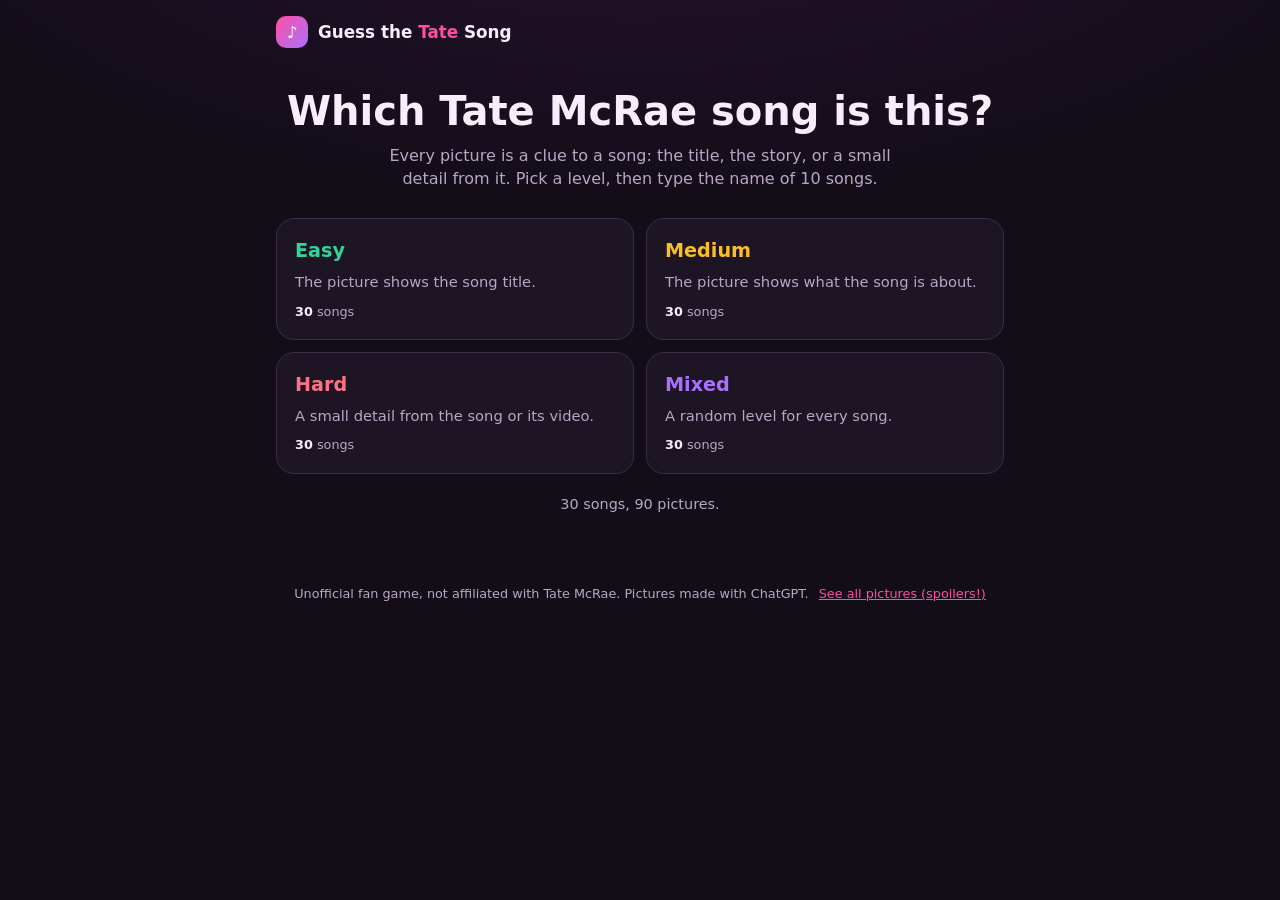
==== index.html @ 6be73927 "Guess the Tate Song: compact web version 30 Tate McRae songs, 3 picture clues each (easy, medium, ha" ====
<!doctype html>
<html lang="en">
<head>
  <meta charset="utf-8">
  <meta name="viewport" content="width=device-width, initial-scale=1">
  <title>Guess the Tate Song</title>
  <meta name="description" content="Guess the Tate McRae song from a picture clue.">
  <meta name="theme-color" content="#120d17">
  <link rel="icon" href="data:image/svg+xml,<svg xmlns='http://www.w3.org/2000/svg' viewBox='0 0 100 100'><text y='.9em' font-size='90'>🎤</text></svg>">
  <link rel="stylesheet" href="style.css">
  <meta property="og:title" content="Guess the Tate Song">
  <meta property="og:description" content="Can you name the Tate McRae song from one picture? Easy, medium and hard levels.">
  <meta property="og:image" content="https://elddad.github.io/guess-the-tate-song/images/sports-car-easy.jpg">
  <meta property="og:url" content="https://elddad.github.io/guess-the-tate-song/">
  <meta name="twitter:card" content="summary_large_image">
</head>
<body>
  <header class="topbar">
    <button class="brand" id="home-btn" type="button" aria-label="Back to start">
      <span class="brand-mark" aria-hidden="true">♪</span>
      <span>Guess the <em>Tate</em> Song</span>
    </button>
    <div class="hud" id="hud" hidden>
      <div class="hud-item"><span class="hud-label">Score</span><span class="hud-value" id="hud-score">0</span></div>
      <div class="hud-item"><span class="hud-label">Streak</span><span class="hud-value" id="hud-streak">0</span></div>
    </div>
  </header>

  <main>
    <!-- Start -->
    <section id="screen-start" class="screen">
      <div class="intro">
        <h1>Which Tate McRae song is this?</h1>
        <p>Every picture is a clue to a song: the title, the story, or a small detail from it. Pick a level, then type the name of 10 songs.</p>
      </div>
      <div class="levels" id="levels"></div>
      <p class="status" id="start-status"></p>
    </section>

    <!-- Playing -->
    <section id="screen-play" class="screen" hidden>
      <div class="progress">
        <div class="progress-text"><span id="q-number">1</span> / <span id="q-total">10</span></div>
        <div class="progress-bar"><div class="progress-fill" id="progress-fill"></div></div>
        <span class="badge" id="q-level">Easy</span>
      </div>

      <figure class="clue">
        <div class="clue-frame" id="clue-frame">
          <img id="clue-img" alt="Picture clue" decoding="async">
        </div>
        <figcaption class="info-hint" id="info-hint" hidden></figcaption>
      </figure>

      <form class="guess" id="guess-form" autocomplete="off">
        <input id="guess-input" class="guess-input" type="text" placeholder="Type the song name…"
               autocomplete="off" autocorrect="off" autocapitalize="off" spellcheck="false"
               enterkeyhint="go" aria-label="Song name">
        <button type="submit" class="btn primary" id="guess-btn">Guess</button>
      </form>
      <p class="guess-msg" id="guess-msg" aria-live="polite"></p>

      <div class="hint-row">
        <button type="button" class="btn ghost" id="hint-btn">Hint</button>
        <button type="button" class="btn ghost" id="giveup-btn">Give up</button>
      </div>

      <div class="feedback" id="feedback" hidden>
        <p class="feedback-title" id="feedback-title"></p>
        <p class="feedback-idea" id="feedback-idea"></p>
        <p class="feedback-guesses" id="feedback-guesses" hidden></p>
        <div class="feedback-clues" id="feedback-clues"></div>
        <button type="button" class="btn primary" id="next-btn">Next song</button>
      </div>
    </section>

    <!-- Results -->
    <section id="screen-end" class="screen" hidden>
      <div class="result-card">
        <p class="result-label" id="end-level">Easy</p>
        <p class="result-score"><span id="end-score">0</span><small> / <span id="end-max">0</span></small></p>
        <p class="result-line" id="end-line"></p>
        <p class="result-best" id="end-best"></p>
        <div class="result-actions">
          <button type="button" class="btn primary" id="again-btn">Play again</button>
          <button type="button" class="btn ghost" id="change-btn">Change level</button>
        </div>
      </div>
      <ol class="recap" id="recap"></ol>
    </section>
  </main>

  <footer class="site-footer">
    Unofficial fan game, not affiliated with Tate McRae. Pictures made with ChatGPT.
    <a href="gallery.html">See all pictures (spoilers!)</a>
  </footer>

  <script src="data/bundle.js"></script>
  <script src="game.js"></script>
</body>
</html>
---- style.css ----
:root {
  color-scheme: dark;
  --bg: #120d17;
  --bg-glow: #2a1233;
  --card: #1d1524;
  --card-2: #261c30;
  --line: #3a2c47;
  --text: #f6eef9;
  --muted: #b8a7c4;
  --accent: #ff4fa3;
  --accent-2: #a970ff;
  --good: #34d399;
  --bad: #fb7185;
  --easy: #34d399;
  --medium: #fbbf24;
  --hard: #fb7185;
  --mixed: #a970ff;
  --radius: 18px;
  --font: "Segoe UI", system-ui, -apple-system, Roboto, "Helvetica Neue", Arial, sans-serif;
}

* { box-sizing: border-box; }

html, body { margin: 0; }

body {
  min-height: 100vh;
  background:
    radial-gradient(1200px 600px at 50% -200px, var(--bg-glow), transparent 70%),
    var(--bg);
  color: var(--text);
  font-family: var(--font);
  line-height: 1.45;
  -webkit-font-smoothing: antialiased;
}

button { font: inherit; color: inherit; }

[hidden] { display: none !important; }

/* Top bar */
.topbar {
  display: flex;
  align-items: center;
  justify-content: space-between;
  gap: 12px;
  max-width: 760px;
  margin: 0 auto;
  padding: 16px;
}

.brand {
  display: flex;
  align-items: center;
  gap: 10px;
  background: none;
  border: 0;
  padding: 0;
  font-weight: 700;
  font-size: 1.05rem;
  cursor: pointer;
}
.brand em { font-style: normal; color: var(--accent); }
.brand-mark {
  display: grid;
  place-items: center;
  width: 32px;
  height: 32px;
  border-radius: 10px;
  background: linear-gradient(135deg, var(--accent), var(--accent-2));
  color: #fff;
}

.hud { display: flex; gap: 8px; }
.hud-item {
  display: flex;
  flex-direction: column;
  align-items: flex-end;
  padding: 4px 12px;
  border-radius: 12px;
  background: var(--card);
  border: 1px solid var(--line);
}
.hud-label { font-size: 0.7rem; text-transform: uppercase; letter-spacing: 0.08em; color: var(--muted); }
.hud-value { font-weight: 700; font-variant-numeric: tabular-nums; }

main {
  max-width: 760px;
  margin: 0 auto;
  padding: 0 16px 48px;
}

/* Start */
.intro { text-align: center; margin: 24px 0 28px; }
.intro h1 { font-size: clamp(1.7rem, 5vw, 2.5rem); line-height: 1.15; margin: 0 0 10px; }
.intro p { color: var(--muted); margin: 0 auto; max-width: 52ch; }

.levels {
  display: grid;
  grid-template-columns: repeat(2, minmax(0, 1fr));
  gap: 12px;
}

.level-card {
  --tone: var(--accent);
  display: flex;
  flex-direction: column;
  align-items: flex-start;
  gap: 6px;
  padding: 18px;
  text-align: left;
  background: var(--card);
  border: 1px solid var(--line);
  border-radius: var(--radius);
  cursor: pointer;
  transition: transform 0.15s, border-color 0.15s, background 0.15s;
}
.level-card:hover:not(:disabled), .level-card:focus-visible { border-color: var(--tone); background: var(--card-2); transform: translateY(-2px); outline: none; }
.level-card:disabled { opacity: 0.45; cursor: not-allowed; }
.level-card[data-level="easy"] { --tone: var(--easy); }
.level-card[data-level="medium"] { --tone: var(--medium); }
.level-card[data-level="hard"] { --tone: var(--hard); }
.level-card[data-level="mixed"] { --tone: var(--mixed); }
.level-name { font-size: 1.2rem; font-weight: 700; color: var(--tone); }
.level-desc { color: var(--muted); font-size: 0.92rem; }
.level-meta { font-size: 0.8rem; color: var(--muted); margin-top: 4px; }
.level-meta strong { color: var(--text); }

.status { text-align: center; color: var(--muted); margin-top: 20px; font-size: 0.9rem; }

/* Play */
.progress { display: flex; align-items: center; gap: 12px; margin: 8px 0 14px; }
.progress-text { font-weight: 700; font-variant-numeric: tabular-nums; white-space: nowrap; }
.progress-bar { flex: 1; height: 8px; border-radius: 99px; background: var(--card-2); overflow: hidden; }
.progress-fill { height: 100%; width: 0; background: linear-gradient(90deg, var(--accent), var(--accent-2)); transition: width 0.3s; }

.badge {
  --tone: var(--accent);
  padding: 3px 10px;
  border-radius: 99px;
  font-size: 0.78rem;
  font-weight: 700;
  color: var(--tone);
  border: 1px solid var(--tone);
  white-space: nowrap;
}
.badge[data-level="easy"] { --tone: var(--easy); }
.badge[data-level="medium"] { --tone: var(--medium); }
.badge[data-level="hard"] { --tone: var(--hard); }

.clue { margin: 0; }
.clue-frame {
  position: relative;
  width: 100%;
  max-width: 520px;
  aspect-ratio: 1;
  margin: 0 auto;
  border-radius: var(--radius);
  overflow: hidden;
  background: var(--card);
  border: 1px solid var(--line);
}
.clue-frame.loading::after {
  content: "";
  position: absolute;
  inset: 0;
  background: linear-gradient(100deg, transparent 30%, rgba(255,255,255,0.06) 50%, transparent 70%);
  background-size: 200% 100%;
  animation: shimmer 1.2s infinite linear;
}
@keyframes shimmer { from { background-position: 200% 0; } to { background-position: -200% 0; } }
.clue-frame img { display: block; width: 100%; height: 100%; object-fit: cover; transition: opacity 0.25s; }
.clue-frame.loading img { opacity: 0; }

.info-hint {
  text-align: center;
  margin-top: 10px;
  color: var(--medium);
  font-size: 0.95rem;
}

.guess {
  display: flex;
  gap: 8px;
  max-width: 520px;
  margin: 16px auto 0;
}
.guess-input {
  flex: 1;
  min-width: 0;
  padding: 14px 16px;
  font: inherit;
  font-size: 1.05rem;
  font-weight: 600;
  color: var(--text);
  background: var(--card);
  border: 1px solid var(--line);
  border-radius: 12px;
  outline: none;
  transition: border-color 0.15s, background 0.15s;
}
.guess-input::placeholder { color: var(--muted); font-weight: 400; }
.guess-input:focus { border-color: var(--accent); }
.guess-input.correct { border-color: var(--good); background: color-mix(in srgb, var(--good) 15%, var(--card)); }
.guess-input.wrong { border-color: var(--bad); background: color-mix(in srgb, var(--bad) 12%, var(--card)); }
.guess-input.shake { animation: shake 0.3s; }
@keyframes shake { 25% { transform: translateX(-5px); } 75% { transform: translateX(5px); } }

.guess-msg {
  min-height: 1.45em;
  margin: 8px 0 0;
  text-align: center;
  font-size: 0.92rem;
  color: var(--muted);
}
.guess-msg.bad { color: var(--bad); }
.guess-msg.close { color: var(--medium); }

.hint-row { display: flex; justify-content: center; gap: 8px; margin: 8px 0 12px; flex-wrap: wrap; }

.btn {
  padding: 12px 22px;
  border-radius: 12px;
  border: 1px solid var(--line);
  font-weight: 700;
  cursor: pointer;
  transition: filter 0.15s, background 0.15s, border-color 0.15s;
}
.btn.primary { background: linear-gradient(135deg, var(--accent), var(--accent-2)); border-color: transparent; color: #fff; }
.btn.primary:hover { filter: brightness(1.1); }
.btn.ghost { background: transparent; color: var(--muted); }
.btn.ghost:hover:not(:disabled) { color: var(--text); border-color: var(--muted); }
.btn:disabled { opacity: 0.4; cursor: not-allowed; }

.feedback {
  margin-top: 16px;
  padding: 18px;
  border-radius: var(--radius);
  background: var(--card);
  border: 1px solid var(--line);
  text-align: center;
}
.feedback-title { font-size: 1.15rem; font-weight: 700; margin: 0 0 6px; }
.feedback-title.good { color: var(--good); }
.feedback-title.bad { color: var(--bad); }
.feedback-idea { color: var(--muted); margin: 0 0 14px; }
.feedback-guesses { font-size: 0.85rem; color: var(--muted); margin: -6px 0 14px; }
.feedback-clues { display: flex; justify-content: center; gap: 10px; margin-bottom: 16px; flex-wrap: wrap; }
.mini-clue { display: flex; flex-direction: column; align-items: center; gap: 4px; font-size: 0.75rem; color: var(--muted); }
.mini-clue img { width: 84px; height: 84px; object-fit: cover; border-radius: 10px; border: 1px solid var(--line); }
.mini-clue.current img { border-color: var(--accent); }

/* Results */
.result-card {
  margin-top: 24px;
  padding: 28px 20px;
  text-align: center;
  border-radius: var(--radius);
  background: var(--card);
  border: 1px solid var(--line);
}
.result-label { margin: 0; color: var(--muted); text-transform: uppercase; letter-spacing: 0.1em; font-size: 0.8rem; }
.result-score { margin: 6px 0; font-size: 3.2rem; font-weight: 800; line-height: 1; }
.result-score small { font-size: 1.2rem; color: var(--muted); font-weight: 600; }
.result-line { margin: 8px 0 4px; font-size: 1.05rem; }
.result-best { margin: 0 0 18px; color: var(--muted); font-size: 0.9rem; }
.result-actions { display: flex; gap: 10px; justify-content: center; flex-wrap: wrap; }

.recap { list-style: none; padding: 0; margin: 18px 0 0; display: grid; gap: 8px; }
.recap li {
  display: flex;
  align-items: center;
  gap: 12px;
  padding: 8px;
  border-radius: 14px;
  background: var(--card);
  border: 1px solid var(--line);
}
.recap img { width: 52px; height: 52px; object-fit: cover; border-radius: 10px; flex: none; }
.recap .r-title { font-weight: 600; }
.recap .r-sub { font-size: 0.8rem; color: var(--muted); }
.recap .r-mark { margin-left: auto; font-weight: 800; padding: 0 8px; }
.recap .r-mark.good { color: var(--good); }
.recap .r-mark.bad { color: var(--bad); }

.site-footer {
  max-width: 760px;
  margin: 0 auto;
  padding: 8px 16px 32px;
  text-align: center;
  font-size: 0.8rem;
  color: var(--muted);
}
.site-footer a { color: var(--accent); display: inline-block; margin-left: 6px; }

@media (max-width: 520px) {
  .levels { grid-template-columns: 1fr; }
  .guess-input { font-size: 16px; } /* 16px stops phones from zooming in on focus */
  .guess .btn { padding: 12px 16px; }
  .topbar { padding: 12px 16px; }
  .brand { font-size: 0.95rem; }
  .hud-item { padding: 3px 10px; }
}

@media (prefers-reduced-motion: reduce) {
  *, *::before, *::after { animation: none !important; transition: none !important; }
}
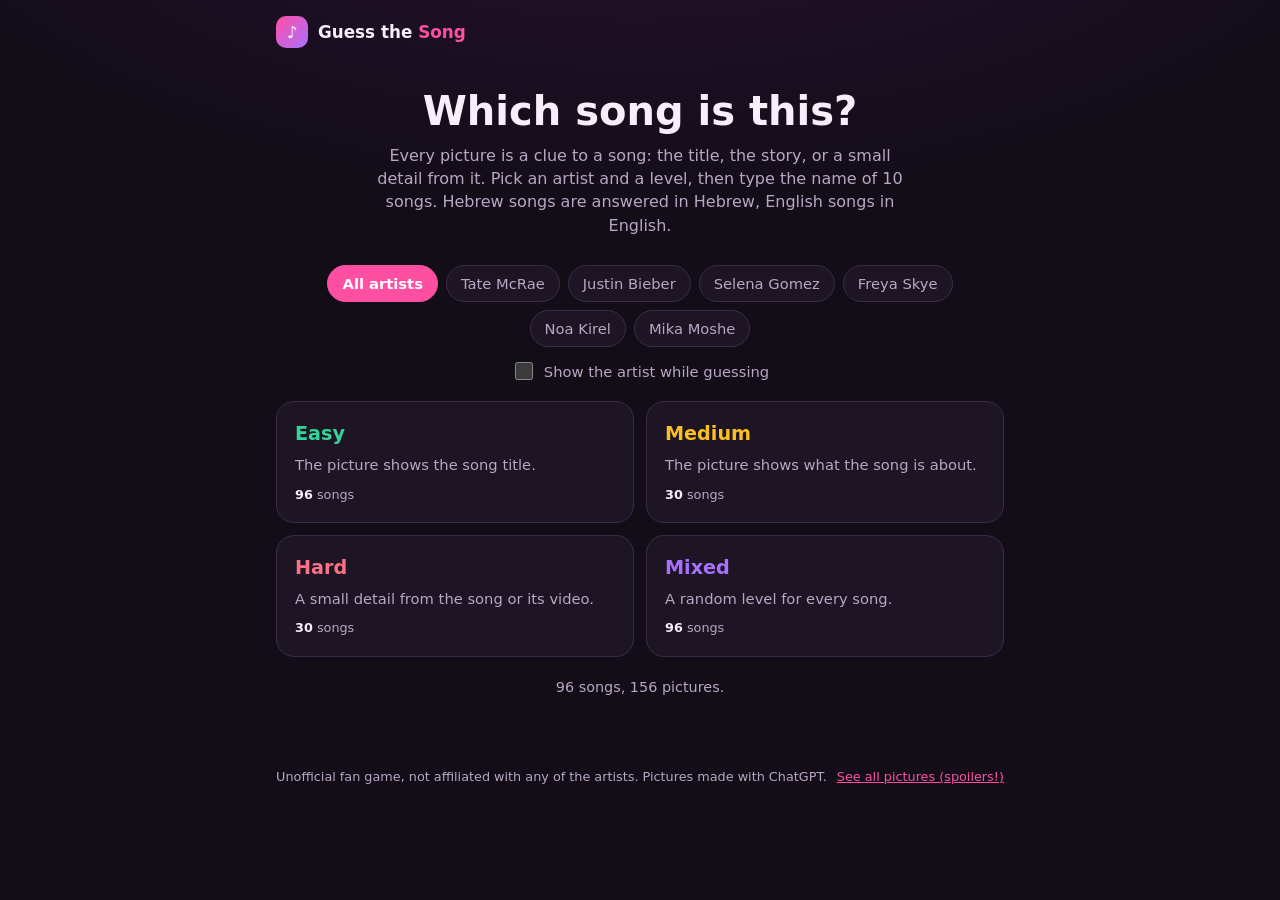
==== commit 7284e0d1: "Add Justin Bieber, Selena Gomez, Freya Skye, Noa Kirel and Mika Moshe songs, more Tate songs, Hebrew" ====
--- a/index.html
+++ b/index.html
@@ -3,13 +3,13 @@
 <head>
   <meta charset="utf-8">
   <meta name="viewport" content="width=device-width, initial-scale=1">
-  <title>Guess the Tate Song</title>
-  <meta name="description" content="Guess the Tate McRae song from a picture clue.">
+  <title>Guess the Song</title>
+  <meta name="description" content="Guess the song from a picture clue: Tate McRae, Justin Bieber, Selena Gomez, Freya Skye, Noa Kirel and Mika Moshe.">
   <meta name="theme-color" content="#120d17">
   <link rel="icon" href="data:image/svg+xml,<svg xmlns='http://www.w3.org/2000/svg' viewBox='0 0 100 100'><text y='.9em' font-size='90'>🎤</text></svg>">
   <link rel="stylesheet" href="style.css">
-  <meta property="og:title" content="Guess the Tate Song">
-  <meta property="og:description" content="Can you name the Tate McRae song from one picture? Easy, medium and hard levels.">
+  <meta property="og:title" content="Guess the Song">
+  <meta property="og:description" content="Can you name the song from one picture? Tate McRae, Justin Bieber, Selena Gomez, Freya Skye, Noa Kirel and Mika Moshe.">
   <meta property="og:image" content="https://elddad.github.io/guess-the-tate-song/images/sports-car-easy.jpg">
   <meta property="og:url" content="https://elddad.github.io/guess-the-tate-song/">
   <meta name="twitter:card" content="summary_large_image">
@@ -18,7 +18,7 @@
   <header class="topbar">
     <button class="brand" id="home-btn" type="button" aria-label="Back to start">
       <span class="brand-mark" aria-hidden="true">♪</span>
-      <span>Guess the <em>Tate</em> Song</span>
+      <span>Guess the <em>Song</em></span>
     </button>
     <div class="hud" id="hud" hidden>
       <div class="hud-item"><span class="hud-label">Score</span><span class="hud-value" id="hud-score">0</span></div>
@@ -30,9 +30,14 @@
     <!-- Start -->
     <section id="screen-start" class="screen">
       <div class="intro">
-        <h1>Which Tate McRae song is this?</h1>
-        <p>Every picture is a clue to a song: the title, the story, or a small detail from it. Pick a level, then type the name of 10 songs.</p>
+        <h1>Which song is this?</h1>
+        <p>Every picture is a clue to a song: the title, the story, or a small detail from it. Pick an artist and a level, then type the name of 10 songs. Hebrew songs are answered in Hebrew, English songs in English.</p>
       </div>
+      <div class="artists" id="artists" role="group" aria-label="Artist"></div>
+      <label class="setting">
+        <input type="checkbox" id="show-artist">
+        <span>Show the artist while guessing</span>
+      </label>
       <div class="levels" id="levels"></div>
       <p class="status" id="start-status"></p>
     </section>
@@ -52,6 +57,7 @@
         <figcaption class="info-hint" id="info-hint" hidden></figcaption>
       </figure>
 
+      <p class="answer-lang" id="answer-lang"></p>
       <form class="guess" id="guess-form" autocomplete="off">
         <input id="guess-input" class="guess-input" type="text" placeholder="Type the song name…"
                autocomplete="off" autocorrect="off" autocapitalize="off" spellcheck="false"
@@ -91,7 +97,7 @@
   </main>
 
   <footer class="site-footer">
-    Unofficial fan game, not affiliated with Tate McRae. Pictures made with ChatGPT.
+    Unofficial fan game, not affiliated with any of the artists. Pictures made with ChatGPT.
     <a href="gallery.html">See all pictures (spoilers!)</a>
   </footer>
 
--- a/style.css
+++ b/style.css
@@ -95,6 +95,42 @@
 .intro h1 { font-size: clamp(1.7rem, 5vw, 2.5rem); line-height: 1.15; margin: 0 0 10px; }
 .intro p { color: var(--muted); margin: 0 auto; max-width: 52ch; }
 
+.artists {
+  display: flex;
+  flex-wrap: wrap;
+  justify-content: center;
+  gap: 8px;
+  margin: 0 0 18px;
+}
+.artist-chip {
+  padding: 7px 14px;
+  border-radius: 99px;
+  background: var(--card);
+  border: 1px solid var(--line);
+  color: var(--muted);
+  font-size: 0.92rem;
+  cursor: pointer;
+  transition: border-color 0.15s, background 0.15s, color 0.15s;
+}
+.artist-chip:hover, .artist-chip:focus-visible { border-color: var(--accent); color: var(--text); outline: none; }
+.artist-chip[aria-pressed="true"] { background: var(--accent); border-color: var(--accent); color: #fff; font-weight: 700; }
+
+.setting {
+  display: flex;
+  width: fit-content;
+  align-items: center;
+  gap: 8px;
+  margin: -6px auto 18px;
+  color: var(--muted);
+  font-size: 0.92rem;
+  cursor: pointer;
+}
+.setting input { width: 18px; height: 18px; accent-color: var(--accent); cursor: pointer; }
+.setting:hover { color: var(--text); }
+
+.answer-lang { margin: -4px 0 8px; font-size: 0.85rem; color: var(--muted); }
+.answer-lang strong { color: var(--text); }
+
 .levels {
   display: grid;
   grid-template-columns: repeat(2, minmax(0, 1fr));
